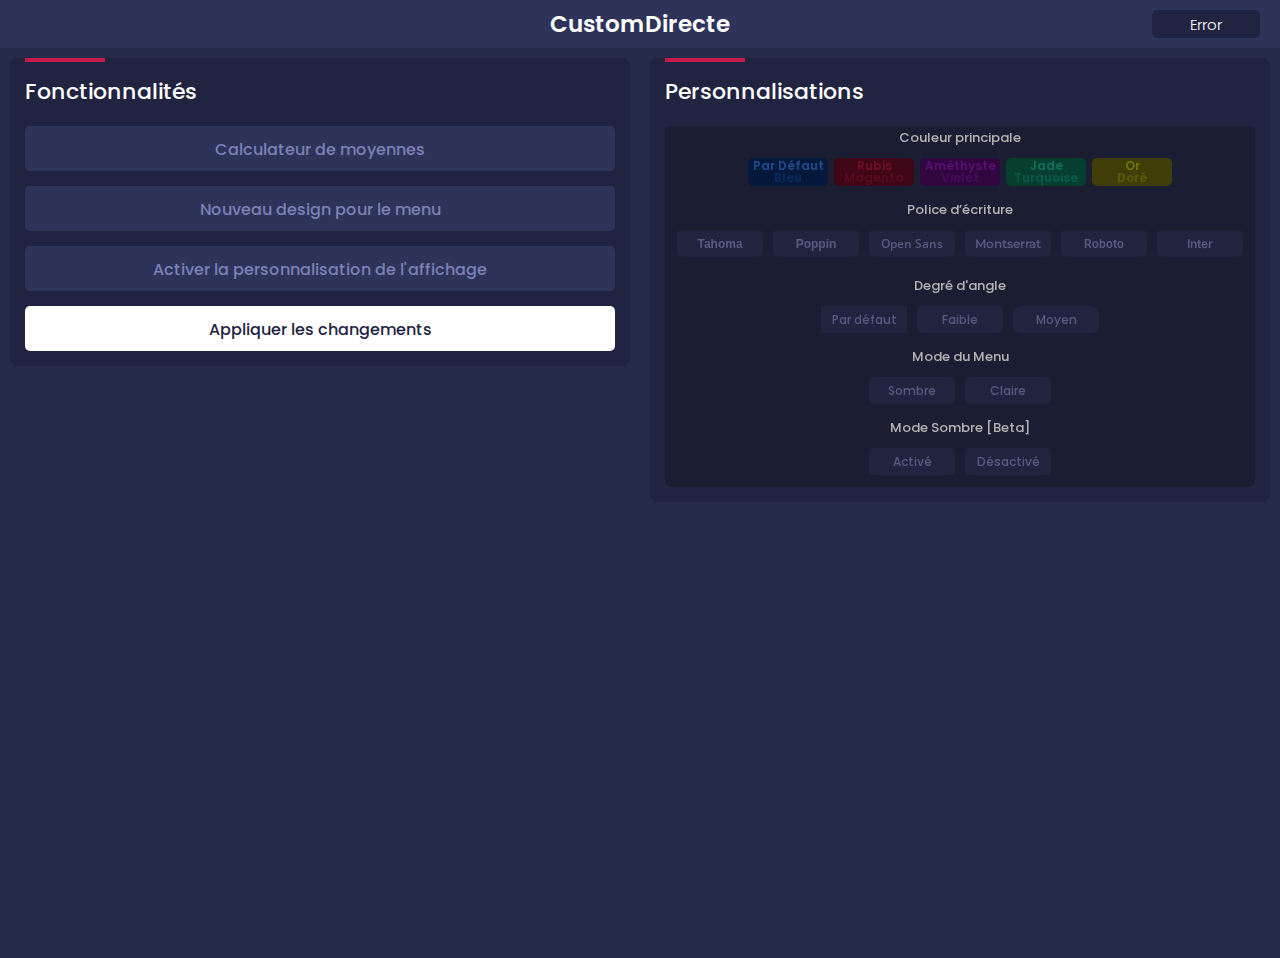
==== web/pages/popup/index.html @ 35f6cd80 "The bigest Update" ====
<!DOCTYPE html>
<html lang="fr">

<head>
  <meta charset="UTF-8">
  <meta name="viewport" content="width=device-width, initial-scale=1.0">
  <title>CustomDirecte</title>
  <style>
    /* ==== Import Fonts ==== */
    @import url('https://fonts.googleapis.com/css2?family=Poppins:wght@300;400;500;600;700&display=swap');
    @import url('https://fonts.googleapis.com/css2?family=Open+Sans:wght@300;400;500;600;700&display=swap');
    @import url('https://fonts.googleapis.com/css2?family=Montserrat:wght@300;400;500;600;700&display=swap');
    @import url('https://fonts.googleapis.com/css2?family=Roboto:wght@300;400;500;600;700&display=swap');
    @import url('https://fonts.googleapis.com/css2?family=Inter:wght@300;400;500;600;700&display=swap');

    /* ==== Colors ==== */
    :root {
      --white: #ffffff;

      /* == background == */
      --light-background: #2E3359;
      --background: #262A49;
      --dark-background: #212441;
      --bar: #C8194A;

      /* == color == */
      --default: #092354;
      --ruby: #5a0920;
      --amethyst: #440958;
      --jade: #095844;
      --gold: #585809;

      --default-text: #0e3e85;
      --ruby-text: #7F0F2F;
      --amethyst-text: #640f80;
      --jade-text: #0f8064;
      --gold-text: #80800f;

      --default-dark-text: #2e6ac8;
      --ruby-dark-text: #A3133C;
      --amethyst-dark-text: #8013a4;
      --jade-dark-text: #13a480;
      --gold-dark-text: #a4a413;

      /* == Texte == */
      --text: var(--white);
      --dark-text: #7C81B7;
      --selected-text: var(--white);
      --dark-selected-text: var(--ruby);

      /* == button == */
      --selectedButton: #13a480;
      --hoveredButton: #13a48040;
    }



    /* ==== Design Popup ==== */

    * {
      margin: 0;
      padding: 0;
      font-family: 'Poppins', sans-serif;
    }

    body {
      margin: 0;
      padding: 0;
      overflow: hidden;
    }

    /* == Header == */

    header {
      top: 0;
      position: fixed;
      display: flex;
      align-items: center;
      background: var(--light-background);
      width: 100vw;
      height: 48px;
      overflow: hidden;
      z-index: 999;
      justify-content: space-between;
    }

    header>object {
      width: 44px;
      height: 44px;
      margin-left: 20px;
      margin-right: 64px;
    }

    header>h1 {
      color: var(--white);
      font-weight: 600;
      font-size: 23px;
      line-height: 18px;
    }

    header>div {
      background-color: var(--dark-background);
      border-radius: 5px;
      width: 108px;
      height: 28px;
      display: flex;
      align-items: center;
      justify-content: center;
      user-select: none;
      margin-right: 20px;
    }

    header>div>span {
      color: var(--white);
      font-weight: 300;
      font-size: 15px;
      height: 22px;
    }

    /* == Main == */

    [desactivation] {
      pointer-events: none;
      user-select: none;
      filter: brightness(0.7)
    }

    main {
      margin-top: 48px;
      display: flex;
      flex-direction: row;
      align-items: flex-start;
      background: var(--background);
      width: 100vw;
      height: 100vh;
      padding-top: 10px;
      overflow-y: overlay;
      overflow-x: hidden;
      flex-wrap: nowrap;
    }

    main:hover::-webkit-scrollbar {
      display: block;
    }

    main::-webkit-scrollbar {
      display: none;
      width: 12px;
    }

    main::-webkit-scrollbar-thumb {
      background: rgb(255, 255, 255, .1);
      background-clip: content-box;
      border: 3px solid #0000;
      border-radius: 9px;
    }

    section {
      width: 50vw;
      margin: 0px 10px 10px 10px;
      display: flex;
      flex-direction: column;
      align-content: center;
      align-items: flex-start;
      background: var(--dark-background);
      border-radius: 8px;
    }

    section>span {
      position: relative;
      left: 15px;
      width: 80px;
      height: 4px;
      background: var(--bar);
      overflow: hidden;
    }

    section>h2 {
      margin-top: 13px;
      margin-bottom: 18px;
      margin-left: 15px;
      color: var(--white);
      font-weight: 500;
      font-size: 22px;
    }

    .button {
      width: calc(100% - 30px);
      background-color: var(--light-background);
      border-radius: 5px;
      height: 45px;
      margin: 15px;
      margin-top: 0px;
      display: flex;
      align-items: center;
      justify-content: center;
      transition: 300ms;
      cursor: pointer;
    }

    .reload {
      background-color: var(--white) !important;
    }

    .reload span {
      color: var(--dark-background) !important;
    }

    .reload:hover {
      background-color: var(--white) !important;
      color: var(--dark-background) !important;
    }

    .reload:hover span {
      color: var(--dark-background) !important;
    }

    .button>span {
      color: var(--dark-text);
      font-weight: 500;
      font-size: 16px;
      height: 23px;
      transition: 300ms;
    }

    .button:hover {
      background-color: var(--hoveredButton);
    }

    .button[selected] {
      background-color: var(--selectedButton);
    }

    .button:hover>span,
    .button[selected]>span {
      color: var(--selected-text);
    }

    .themeOption {
      background-color: var(--background);
      border-radius: 5px;
      width: calc(100% - 30px);
      margin: 15px;
      margin-top: 0px;
      display: flex;
      justify-content: flex-start;
      align-items: center;
      flex-direction: column;
    }

    .themeOption>div {
      margin: 2px 5px;
      text-align: center;
    }

    .themeOption>div>h3 {
      color: var(--white);
      font-weight: 500;
      font-size: 13px;
    }

    /* = Color Option = */

    .themeOption>div>div.colorElement {
      display: flex;
      margin: 10px 0;
    }

    .themeOption>div>div.colorElement>div {
      background-color: var(--light-background);
      border-radius: 5px;
      width: 80px;
      height: 28px;
      margin: 0 3px;
      margin-top: 0px;
      display: flex;
      flex-direction: column;
      align-content: center;
      justify-content: center;
      align-items: center;
      transition: 300ms;
      cursor: pointer;
    }

    .themeOption>div>div.colorElement>div>span {
      color: var(--dark-text);
      font-weight: 600;
      font-size: 12px;
      height: 20px;
      transition: 300ms;
    }

    .themeOption>div>div.colorElement>div>span:nth-child(2) {
      margin-top: -6px;
    }

    /* Par Défaut */

    .themeOption>div>div.colorElement>div:nth-child(1) {
      background-color: var(--default);
    }

    .themeOption>div>div.colorElement>div:nth-child(1):hover,
    .themeOption>div>div.colorElement>div:nth-child(1)[selected] {
      background-color: var(--default-dark-text);
    }

    .themeOption>div>div.colorElement>div:nth-child(1)>span {
      color: var(--default-dark-text);
    }

    .themeOption>div>div.colorElement>div:nth-child(1)>span:nth-child(2) {
      color: var(--default-text);
    }

    /* Rubis */

    .themeOption>div>div.colorElement>div:nth-child(2) {
      background-color: var(--ruby);
    }

    .themeOption>div>div.colorElement>div:nth-child(2):hover,
    .themeOption>div>div.colorElement>div:nth-child(2)[selected] {
      background-color: var(--ruby-dark-text);
    }

    .themeOption>div>div.colorElement>div:nth-child(2)>span {
      color: var(--ruby-dark-text);
    }

    .themeOption>div>div.colorElement>div:nth-child(2)>span:nth-child(2) {
      color: var(--ruby-text);
    }

    /* Amétiste */

    .themeOption>div>div.colorElement>div:nth-child(3) {
      background-color: var(--amethyst);
    }

    .themeOption>div>div.colorElement>div:nth-child(3):hover,
    .themeOption>div>div.colorElement>div:nth-child(3)[selected] {
      background-color: var(--amethyst-dark-text);
    }

    .themeOption>div>div.colorElement>div:nth-child(3)>span {
      color: var(--amethyst-dark-text);
    }

    .themeOption>div>div.colorElement>div:nth-child(3)>span:nth-child(2) {
      color: var(--amethyst-text);
    }

    /* Jade */

    .themeOption>div>div.colorElement>div:nth-child(4) {
      background-color: var(--jade);
    }

    .themeOption>div>div.colorElement>div:nth-child(4):hover,
    .themeOption>div>div.colorElement>div:nth-child(4)[selected] {
      background-color: var(--jade-dark-text);
    }

    .themeOption>div>div.colorElement>div:nth-child(4)>span {
      color: var(--jade-dark-text);
    }

    .themeOption>div>div.colorElement>div:nth-child(4)>span:nth-child(2) {
      color: var(--jade-text);
    }

    /* Gold */

    .themeOption>div>div.colorElement>div:nth-child(5) {
      background-color: var(--gold);
    }

    .themeOption>div>div.colorElement>div:nth-child(5):hover,
    .themeOption>div>div.colorElement>div:nth-child(5)[selected] {
      background-color: var(--gold-dark-text);
    }

    .themeOption>div>div.colorElement>div:nth-child(5)>span {
      color: var(--gold-dark-text);
    }

    .themeOption>div>div.colorElement>div:nth-child(5)>span:nth-child(2) {
      color: var(--gold-text);
    }

    .themeOption>div>div.colorElement>div:hover>span,
    .themeOption>div>div.colorElement>div[selected]>span {
      color: var(--white);
    }

    /* = Font Option = */

    .themeOption>div>div.fontElement {
      display: flex;
      margin: 10px 0;
      margin-top: 5px;
      flex-direction: row;
      flex-wrap: wrap;
      justify-content: center;
    }

    .themeOption>div>div.fontElement>div {
      background-color: var(--light-background);
      border-radius: 5px;
      width: 86px;
      height: 27px;
      margin: 5px;
      display: flex;
      flex-direction: column;
      align-content: center;
      justify-content: center;
      align-items: center;
      transition: 300ms;
      cursor: pointer;
    }

    .themeOption>div>div.fontElement>div>span {
      color: var(--dark-text);
      font-weight: 600;
      font-size: 12px;
      transition: 300ms;
    }

    .themeOption>div>div.fontElement>div:hover>span,
    .themeOption>div>div.fontElement>div[selected]>span {
      color: var(--white);
    }

    .themeOption>div>div.fontElement>div:hover {
      background-color: var(--hoveredButton);
    }

    .themeOption>div>div.fontElement>div[selected] {
      background-color: var(--selectedButton);
    }

    .themeOption>div>div.fontElement>div:hover>span:nth-child(2),
    .themeOption>div>div.fontElement>div[selected]>span:nth-child(2) {
      color: var(--dark-selected-text);
    }

    .themeOption>div>div.fontElement>div:nth-child(1)>span {
      font-family: 'Tahoma', sans-serif !important;
    }

    .themeOption>div>div.fontElement>div:nth-child(2)>span {
      font-family: 'Poppin', sans-serif !important;
    }

    .themeOption>div>div.fontElement>div:nth-child(3)>span {
      font-family: 'Open Sans', sans-serif !important;
    }

    .themeOption>div>div.fontElement>div:nth-child(4)>span {
      font-family: 'Montserrat', sans-serif !important;
    }

    .themeOption>div>div.fontElement>div:nth-child(5)>span {
      font-family: 'Roboto', sans-serif !important;
    }

    .themeOption>div>div.fontElement>div:nth-child(6)>span {
      font-family: 'Inter', sans-serif !important;
    }

    /* = Border Option = */

    .themeOption>div>div.borderElement {
      display: flex;
      margin: 10px 0;
      flex-direction: row;
      flex-wrap: wrap;
      justify-content: center;
    }

    .themeOption>div>div.borderElement>div {
      background-color: var(--light-background);
      border-radius: 5px;
      width: 86px;
      height: 27px;
      margin: 0 5px;
      display: flex;
      flex-direction: column;
      align-content: center;
      justify-content: center;
      align-items: center;
      transition: 300ms;
      cursor: pointer;
    }

    .themeOption>div>div.borderElement>div>span {
      color: var(--dark-text);
      font-weight: 500;
      font-size: 12px;
      transition: 300ms;
    }

    .themeOption>div>div.borderElement>div:hover>span,
    .themeOption>div>div.borderElement>div[selected]>span {
      color: var(--white);
    }

    .themeOption>div>div.borderElement>div:hover {
      background-color: var(--hoveredButton);
    }

    .themeOption>div>div.borderElement>div[selected] {
      background-color: var(--selectedButton);
    }

    .themeOption>div>div.borderElement>div:nth-child(1) {
      border-radius: 0;
    }

    .themeOption>div>div.borderElement>div:nth-child(2) {
      border-radius: 4px;
    }

    .themeOption>div>div.borderElement>div:nth-child(3) {
      border-radius: 8px;
    }

    /* = Mode Option = */

    .themeOption>div>div.modeElement {
      display: flex;
      margin: 10px 0;
      flex-direction: row;
      flex-wrap: wrap;
      justify-content: center;
    }

    .themeOption>div>div.modeElement>div {
      background-color: var(--light-background);
      border-radius: 5px;
      width: 86px;
      height: 27px;
      margin: 0 5px;
      display: flex;
      flex-direction: column;
      align-content: center;
      justify-content: center;
      align-items: center;
      transition: 300ms;
      cursor: pointer;
    }

    .themeOption>div>div.modeElement>div>span {
      color: var(--dark-text);
      font-weight: 500;
      font-size: 12px;
      transition: 300ms;
    }

    .themeOption>div>div.modeElement>div:hover>span,
    .themeOption>div>div.modeElement>div[selected]>span {
      color: var(--white);
    }

    .themeOption>div>div.modeElement>div:hover {
      background-color: var(--hoveredButton);
    }

    .themeOption>div>div.modeElement>div[selected] {
      background-color: var(--selectedButton);
    }
  </style>
</head>

<body>
  <header>
    <object data="../../icons/default/icon.svg"> </object>
    <h1>CustomDirecte</h1>
    <div>
      <span version feature="debug">Error</span>
    </div>
  </header>
  <main>
    <section>
      <span></span>
      <h2>Fonctionnalités</h2>
      <div class="button" button feature="averageCalculator">
        <span>Calculateur de moyennes</span>
      </div>
      <div class="button" button feature="newMenu">
        <span>Nouveau design pour le menu</span>
      </div>
      <div class="button" button feature="newDesign">
        <span>Activer la personnalisation de l'affichage</span>
      </div>
      <div class="button reload" feature="reload">
        <span>Appliquer les changements</span>
      </div>
    </section>
    <section>
      <span></span>
      <h2>Personnalisations</h2>

      <div class="themeOption" feature="Personnalisations" desactivation>
        <div>
          <h3>Couleur principale</h3>
          <div class="colorElement">
            <div button listOption="default" feature="newColor">
              <span>Par Défaut</span>
              <span>Bleu</span>
            </div>
            <div button listOption="magenta" feature="newColor">
              <span>Rubis</span>
              <span>Magenta</span>
            </div>
            <div button listOption="purple" feature="newColor">
              <span>Améthyste</span>
              <span>Violet</span>
            </div>
            <div button listOption="turquoise" feature="newColor">
              <span>Jade</span>
              <span>Turquoise</span>
            </div>
            <div button listOption="gold" feature="newColor">
              <span>Or</span>
              <span>Doré</span>
            </div>
          </div>
        </div>
        <div>
          <h3>Police d’écriture</h3>
          <div class="fontElement">
            <div button listOption="tahoma" feature="newFont">
              <span>Tahoma</span>
            </div>
            <div button listOption="poppin" feature="newFont">
              <span>Poppin</span>
            </div>
            <div button listOption="openSans" feature="newFont">
              <span>Open Sans</span>
            </div>
            <div button listOption="montserrat" feature="newFont">
              <span>Montserrat</span>
            </div>
            <div button listOption="roboto" feature="newFont">
              <span>Roboto</span>
            </div>
            <div button listOption="inter" feature="newFont">
              <span>Inter</span>
            </div>
          </div>
        </div>
        <div>
          <h3>Degré d'angle</h3>
          <div class="borderElement">
            <div button listOption="default" feature="newBorder">
              <span>Par défaut</span>
            </div>
            <div button listOption="thin" feature="newBorder">
              <span>Faible</span>
            </div>
            <div button listOption="wide" feature="newBorder">
              <span>Moyen</span>
            </div>
          </div>
        </div>
        <div class="themeMenu" feature="menuThemeParent">
          <h3>Mode du Menu</h3>
          <div class="modeElement">
            <div button listOption="dark" feature="menuTheme">
              <span>Sombre</span>
            </div>
            <div button listOption="light" feature="menuTheme">
              <span>Claire</span>
            </div>
          </div>
        </div>
        <div class="theme" feature="themeParent">
          <h3>Mode Sombre [Beta]</h3>
          <div class="modeElement">
            <div button listOption="dark" feature="theme">
              <span>Activé</span>
            </div>
            <div button listOption="light" feature="theme">
              <span>Désactivé</span>
            </div>
          </div>
        </div>
      </div>
    </section>
  </main>
  <script src="script.js"></script>
</body>

</html>
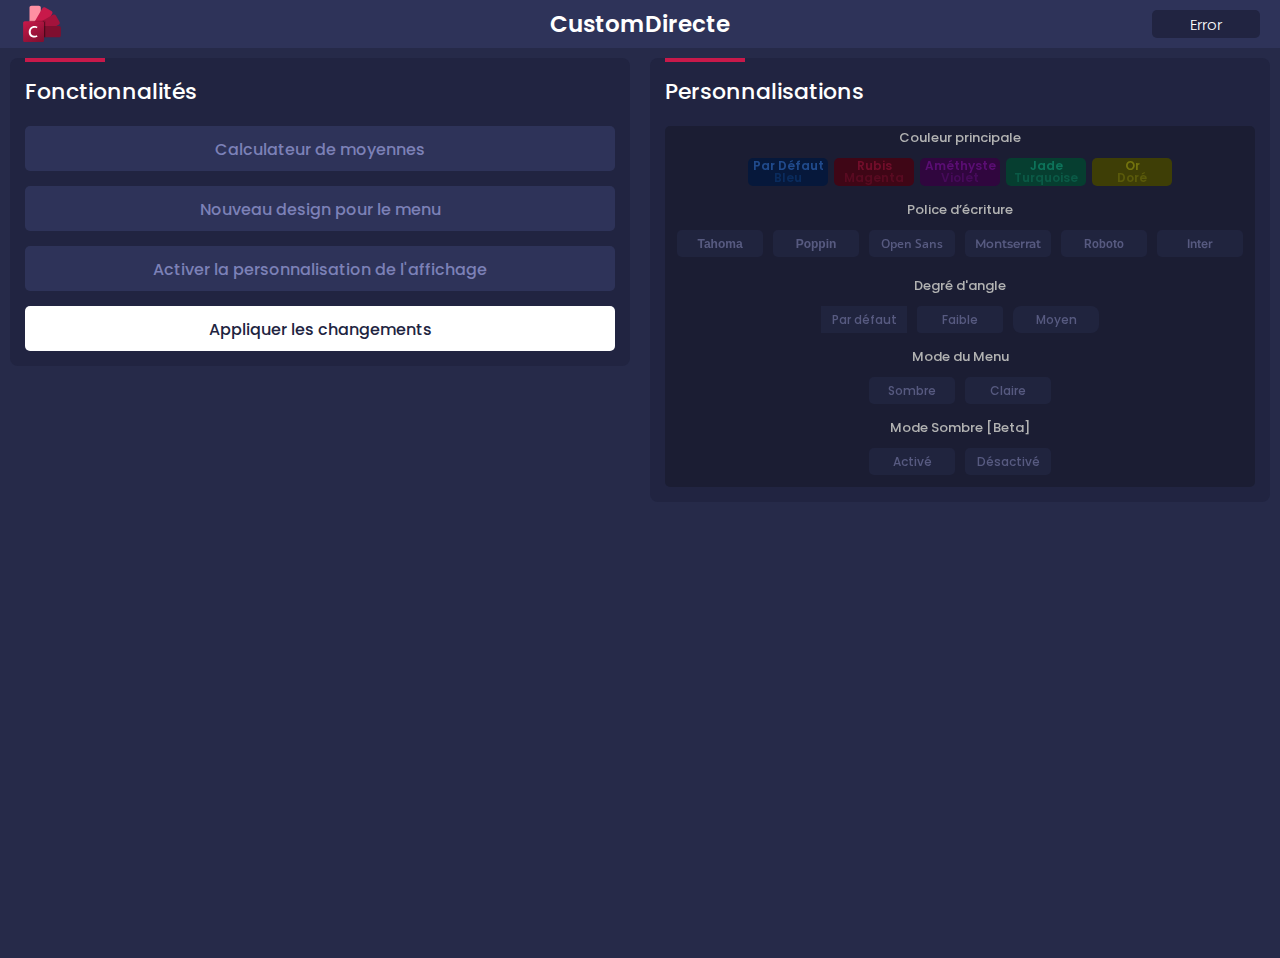
==== commit 10f1a3d2: "Big update => 6.0.0" ====
--- a/web/pages/popup/index.html
+++ b/web/pages/popup/index.html
@@ -1,696 +1,696 @@
-<!DOCTYPE html>
-<html lang="fr">
-
-<head>
-  <meta charset="UTF-8">
-  <meta name="viewport" content="width=device-width, initial-scale=1.0">
-  <title>CustomDirecte</title>
-  <style>
-    /* ==== Import Fonts ==== */
-    @import url('https://fonts.googleapis.com/css2?family=Poppins:wght@300;400;500;600;700&display=swap');
-    @import url('https://fonts.googleapis.com/css2?family=Open+Sans:wght@300;400;500;600;700&display=swap');
-    @import url('https://fonts.googleapis.com/css2?family=Montserrat:wght@300;400;500;600;700&display=swap');
-    @import url('https://fonts.googleapis.com/css2?family=Roboto:wght@300;400;500;600;700&display=swap');
-    @import url('https://fonts.googleapis.com/css2?family=Inter:wght@300;400;500;600;700&display=swap');
-
-    /* ==== Colors ==== */
-    :root {
-      --white: #ffffff;
-
-      /* == background == */
-      --light-background: #2E3359;
-      --background: #262A49;
-      --dark-background: #212441;
-      --bar: #C8194A;
-
-      /* == color == */
-      --default: #092354;
-      --ruby: #5a0920;
-      --amethyst: #440958;
-      --jade: #095844;
-      --gold: #585809;
-
-      --default-text: #0e3e85;
-      --ruby-text: #7F0F2F;
-      --amethyst-text: #640f80;
-      --jade-text: #0f8064;
-      --gold-text: #80800f;
-
-      --default-dark-text: #2e6ac8;
-      --ruby-dark-text: #A3133C;
-      --amethyst-dark-text: #8013a4;
-      --jade-dark-text: #13a480;
-      --gold-dark-text: #a4a413;
-
-      /* == Texte == */
-      --text: var(--white);
-      --dark-text: #7C81B7;
-      --selected-text: var(--white);
-      --dark-selected-text: var(--ruby);
-
-      /* == button == */
-      --selectedButton: #13a480;
-      --hoveredButton: #13a48040;
-    }
-
-
-
-    /* ==== Design Popup ==== */
-
-    * {
-      margin: 0;
-      padding: 0;
-      font-family: 'Poppins', sans-serif;
-    }
-
-    body {
-      margin: 0;
-      padding: 0;
-      overflow: hidden;
-    }
-
-    /* == Header == */
-
-    header {
-      top: 0;
-      position: fixed;
-      display: flex;
-      align-items: center;
-      background: var(--light-background);
-      width: 100vw;
-      height: 48px;
-      overflow: hidden;
-      z-index: 999;
-      justify-content: space-between;
-    }
-
-    header>object {
-      width: 44px;
-      height: 44px;
-      margin-left: 20px;
-      margin-right: 64px;
-    }
-
-    header>h1 {
-      color: var(--white);
-      font-weight: 600;
-      font-size: 23px;
-      line-height: 18px;
-    }
-
-    header>div {
-      background-color: var(--dark-background);
-      border-radius: 5px;
-      width: 108px;
-      height: 28px;
-      display: flex;
-      align-items: center;
-      justify-content: center;
-      user-select: none;
-      margin-right: 20px;
-    }
-
-    header>div>span {
-      color: var(--white);
-      font-weight: 300;
-      font-size: 15px;
-      height: 22px;
-    }
-
-    /* == Main == */
-
-    [desactivation] {
-      pointer-events: none;
-      user-select: none;
-      filter: brightness(0.7)
-    }
-
-    main {
-      margin-top: 48px;
-      display: flex;
-      flex-direction: row;
-      align-items: flex-start;
-      background: var(--background);
-      width: 100vw;
-      height: 100vh;
-      padding-top: 10px;
-      overflow-y: overlay;
-      overflow-x: hidden;
-      flex-wrap: nowrap;
-    }
-
-    main:hover::-webkit-scrollbar {
-      display: block;
-    }
-
-    main::-webkit-scrollbar {
-      display: none;
-      width: 12px;
-    }
-
-    main::-webkit-scrollbar-thumb {
-      background: rgb(255, 255, 255, .1);
-      background-clip: content-box;
-      border: 3px solid #0000;
-      border-radius: 9px;
-    }
-
-    section {
-      width: 50vw;
-      margin: 0px 10px 10px 10px;
-      display: flex;
-      flex-direction: column;
-      align-content: center;
-      align-items: flex-start;
-      background: var(--dark-background);
-      border-radius: 8px;
-    }
-
-    section>span {
-      position: relative;
-      left: 15px;
-      width: 80px;
-      height: 4px;
-      background: var(--bar);
-      overflow: hidden;
-    }
-
-    section>h2 {
-      margin-top: 13px;
-      margin-bottom: 18px;
-      margin-left: 15px;
-      color: var(--white);
-      font-weight: 500;
-      font-size: 22px;
-    }
-
-    .button {
-      width: calc(100% - 30px);
-      background-color: var(--light-background);
-      border-radius: 5px;
-      height: 45px;
-      margin: 15px;
-      margin-top: 0px;
-      display: flex;
-      align-items: center;
-      justify-content: center;
-      transition: 300ms;
-      cursor: pointer;
-    }
-
-    .reload {
-      background-color: var(--white) !important;
-    }
-
-    .reload span {
-      color: var(--dark-background) !important;
-    }
-
-    .reload:hover {
-      background-color: var(--white) !important;
-      color: var(--dark-background) !important;
-    }
-
-    .reload:hover span {
-      color: var(--dark-background) !important;
-    }
-
-    .button>span {
-      color: var(--dark-text);
-      font-weight: 500;
-      font-size: 16px;
-      height: 23px;
-      transition: 300ms;
-    }
-
-    .button:hover {
-      background-color: var(--hoveredButton);
-    }
-
-    .button[selected] {
-      background-color: var(--selectedButton);
-    }
-
-    .button:hover>span,
-    .button[selected]>span {
-      color: var(--selected-text);
-    }
-
-    .themeOption {
-      background-color: var(--background);
-      border-radius: 5px;
-      width: calc(100% - 30px);
-      margin: 15px;
-      margin-top: 0px;
-      display: flex;
-      justify-content: flex-start;
-      align-items: center;
-      flex-direction: column;
-    }
-
-    .themeOption>div {
-      margin: 2px 5px;
-      text-align: center;
-    }
-
-    .themeOption>div>h3 {
-      color: var(--white);
-      font-weight: 500;
-      font-size: 13px;
-    }
-
-    /* = Color Option = */
-
-    .themeOption>div>div.colorElement {
-      display: flex;
-      margin: 10px 0;
-    }
-
-    .themeOption>div>div.colorElement>div {
-      background-color: var(--light-background);
-      border-radius: 5px;
-      width: 80px;
-      height: 28px;
-      margin: 0 3px;
-      margin-top: 0px;
-      display: flex;
-      flex-direction: column;
-      align-content: center;
-      justify-content: center;
-      align-items: center;
-      transition: 300ms;
-      cursor: pointer;
-    }
-
-    .themeOption>div>div.colorElement>div>span {
-      color: var(--dark-text);
-      font-weight: 600;
-      font-size: 12px;
-      height: 20px;
-      transition: 300ms;
-    }
-
-    .themeOption>div>div.colorElement>div>span:nth-child(2) {
-      margin-top: -6px;
-    }
-
-    /* Par Défaut */
-
-    .themeOption>div>div.colorElement>div:nth-child(1) {
-      background-color: var(--default);
-    }
-
-    .themeOption>div>div.colorElement>div:nth-child(1):hover,
-    .themeOption>div>div.colorElement>div:nth-child(1)[selected] {
-      background-color: var(--default-dark-text);
-    }
-
-    .themeOption>div>div.colorElement>div:nth-child(1)>span {
-      color: var(--default-dark-text);
-    }
-
-    .themeOption>div>div.colorElement>div:nth-child(1)>span:nth-child(2) {
-      color: var(--default-text);
-    }
-
-    /* Rubis */
-
-    .themeOption>div>div.colorElement>div:nth-child(2) {
-      background-color: var(--ruby);
-    }
-
-    .themeOption>div>div.colorElement>div:nth-child(2):hover,
-    .themeOption>div>div.colorElement>div:nth-child(2)[selected] {
-      background-color: var(--ruby-dark-text);
-    }
-
-    .themeOption>div>div.colorElement>div:nth-child(2)>span {
-      color: var(--ruby-dark-text);
-    }
-
-    .themeOption>div>div.colorElement>div:nth-child(2)>span:nth-child(2) {
-      color: var(--ruby-text);
-    }
-
-    /* Amétiste */
-
-    .themeOption>div>div.colorElement>div:nth-child(3) {
-      background-color: var(--amethyst);
-    }
-
-    .themeOption>div>div.colorElement>div:nth-child(3):hover,
-    .themeOption>div>div.colorElement>div:nth-child(3)[selected] {
-      background-color: var(--amethyst-dark-text);
-    }
-
-    .themeOption>div>div.colorElement>div:nth-child(3)>span {
-      color: var(--amethyst-dark-text);
-    }
-
-    .themeOption>div>div.colorElement>div:nth-child(3)>span:nth-child(2) {
-      color: var(--amethyst-text);
-    }
-
-    /* Jade */
-
-    .themeOption>div>div.colorElement>div:nth-child(4) {
-      background-color: var(--jade);
-    }
-
-    .themeOption>div>div.colorElement>div:nth-child(4):hover,
-    .themeOption>div>div.colorElement>div:nth-child(4)[selected] {
-      background-color: var(--jade-dark-text);
-    }
-
-    .themeOption>div>div.colorElement>div:nth-child(4)>span {
-      color: var(--jade-dark-text);
-    }
-
-    .themeOption>div>div.colorElement>div:nth-child(4)>span:nth-child(2) {
-      color: var(--jade-text);
-    }
-
-    /* Gold */
-
-    .themeOption>div>div.colorElement>div:nth-child(5) {
-      background-color: var(--gold);
-    }
-
-    .themeOption>div>div.colorElement>div:nth-child(5):hover,
-    .themeOption>div>div.colorElement>div:nth-child(5)[selected] {
-      background-color: var(--gold-dark-text);
-    }
-
-    .themeOption>div>div.colorElement>div:nth-child(5)>span {
-      color: var(--gold-dark-text);
-    }
-
-    .themeOption>div>div.colorElement>div:nth-child(5)>span:nth-child(2) {
-      color: var(--gold-text);
-    }
-
-    .themeOption>div>div.colorElement>div:hover>span,
-    .themeOption>div>div.colorElement>div[selected]>span {
-      color: var(--white);
-    }
-
-    /* = Font Option = */
-
-    .themeOption>div>div.fontElement {
-      display: flex;
-      margin: 10px 0;
-      margin-top: 5px;
-      flex-direction: row;
-      flex-wrap: wrap;
-      justify-content: center;
-    }
-
-    .themeOption>div>div.fontElement>div {
-      background-color: var(--light-background);
-      border-radius: 5px;
-      width: 86px;
-      height: 27px;
-      margin: 5px;
-      display: flex;
-      flex-direction: column;
-      align-content: center;
-      justify-content: center;
-      align-items: center;
-      transition: 300ms;
-      cursor: pointer;
-    }
-
-    .themeOption>div>div.fontElement>div>span {
-      color: var(--dark-text);
-      font-weight: 600;
-      font-size: 12px;
-      transition: 300ms;
-    }
-
-    .themeOption>div>div.fontElement>div:hover>span,
-    .themeOption>div>div.fontElement>div[selected]>span {
-      color: var(--white);
-    }
-
-    .themeOption>div>div.fontElement>div:hover {
-      background-color: var(--hoveredButton);
-    }
-
-    .themeOption>div>div.fontElement>div[selected] {
-      background-color: var(--selectedButton);
-    }
-
-    .themeOption>div>div.fontElement>div:hover>span:nth-child(2),
-    .themeOption>div>div.fontElement>div[selected]>span:nth-child(2) {
-      color: var(--dark-selected-text);
-    }
-
-    .themeOption>div>div.fontElement>div:nth-child(1)>span {
-      font-family: 'Tahoma', sans-serif !important;
-    }
-
-    .themeOption>div>div.fontElement>div:nth-child(2)>span {
-      font-family: 'Poppin', sans-serif !important;
-    }
-
-    .themeOption>div>div.fontElement>div:nth-child(3)>span {
-      font-family: 'Open Sans', sans-serif !important;
-    }
-
-    .themeOption>div>div.fontElement>div:nth-child(4)>span {
-      font-family: 'Montserrat', sans-serif !important;
-    }
-
-    .themeOption>div>div.fontElement>div:nth-child(5)>span {
-      font-family: 'Roboto', sans-serif !important;
-    }
-
-    .themeOption>div>div.fontElement>div:nth-child(6)>span {
-      font-family: 'Inter', sans-serif !important;
-    }
-
-    /* = Border Option = */
-
-    .themeOption>div>div.borderElement {
-      display: flex;
-      margin: 10px 0;
-      flex-direction: row;
-      flex-wrap: wrap;
-      justify-content: center;
-    }
-
-    .themeOption>div>div.borderElement>div {
-      background-color: var(--light-background);
-      border-radius: 5px;
-      width: 86px;
-      height: 27px;
-      margin: 0 5px;
-      display: flex;
-      flex-direction: column;
-      align-content: center;
-      justify-content: center;
-      align-items: center;
-      transition: 300ms;
-      cursor: pointer;
-    }
-
-    .themeOption>div>div.borderElement>div>span {
-      color: var(--dark-text);
-      font-weight: 500;
-      font-size: 12px;
-      transition: 300ms;
-    }
-
-    .themeOption>div>div.borderElement>div:hover>span,
-    .themeOption>div>div.borderElement>div[selected]>span {
-      color: var(--white);
-    }
-
-    .themeOption>div>div.borderElement>div:hover {
-      background-color: var(--hoveredButton);
-    }
-
-    .themeOption>div>div.borderElement>div[selected] {
-      background-color: var(--selectedButton);
-    }
-
-    .themeOption>div>div.borderElement>div:nth-child(1) {
-      border-radius: 0;
-    }
-
-    .themeOption>div>div.borderElement>div:nth-child(2) {
-      border-radius: 4px;
-    }
-
-    .themeOption>div>div.borderElement>div:nth-child(3) {
-      border-radius: 8px;
-    }
-
-    /* = Mode Option = */
-
-    .themeOption>div>div.modeElement {
-      display: flex;
-      margin: 10px 0;
-      flex-direction: row;
-      flex-wrap: wrap;
-      justify-content: center;
-    }
-
-    .themeOption>div>div.modeElement>div {
-      background-color: var(--light-background);
-      border-radius: 5px;
-      width: 86px;
-      height: 27px;
-      margin: 0 5px;
-      display: flex;
-      flex-direction: column;
-      align-content: center;
-      justify-content: center;
-      align-items: center;
-      transition: 300ms;
-      cursor: pointer;
-    }
-
-    .themeOption>div>div.modeElement>div>span {
-      color: var(--dark-text);
-      font-weight: 500;
-      font-size: 12px;
-      transition: 300ms;
-    }
-
-    .themeOption>div>div.modeElement>div:hover>span,
-    .themeOption>div>div.modeElement>div[selected]>span {
-      color: var(--white);
-    }
-
-    .themeOption>div>div.modeElement>div:hover {
-      background-color: var(--hoveredButton);
-    }
-
-    .themeOption>div>div.modeElement>div[selected] {
-      background-color: var(--selectedButton);
-    }
-  </style>
-</head>
-
-<body>
-  <header>
-    <object data="../../icons/default/icon.svg"> </object>
-    <h1>CustomDirecte</h1>
-    <div>
-      <span version feature="debug">Error</span>
-    </div>
-  </header>
-  <main>
-    <section>
-      <span></span>
-      <h2>Fonctionnalités</h2>
-      <div class="button" button feature="averageCalculator">
-        <span>Calculateur de moyennes</span>
-      </div>
-      <div class="button" button feature="newMenu">
-        <span>Nouveau design pour le menu</span>
-      </div>
-      <div class="button" button feature="newDesign">
-        <span>Activer la personnalisation de l'affichage</span>
-      </div>
-      <div class="button reload" feature="reload">
-        <span>Appliquer les changements</span>
-      </div>
-    </section>
-    <section>
-      <span></span>
-      <h2>Personnalisations</h2>
-
-      <div class="themeOption" feature="Personnalisations" desactivation>
-        <div>
-          <h3>Couleur principale</h3>
-          <div class="colorElement">
-            <div button listOption="default" feature="newColor">
-              <span>Par Défaut</span>
-              <span>Bleu</span>
-            </div>
-            <div button listOption="magenta" feature="newColor">
-              <span>Rubis</span>
-              <span>Magenta</span>
-            </div>
-            <div button listOption="purple" feature="newColor">
-              <span>Améthyste</span>
-              <span>Violet</span>
-            </div>
-            <div button listOption="turquoise" feature="newColor">
-              <span>Jade</span>
-              <span>Turquoise</span>
-            </div>
-            <div button listOption="gold" feature="newColor">
-              <span>Or</span>
-              <span>Doré</span>
-            </div>
-          </div>
-        </div>
-        <div>
-          <h3>Police d’écriture</h3>
-          <div class="fontElement">
-            <div button listOption="tahoma" feature="newFont">
-              <span>Tahoma</span>
-            </div>
-            <div button listOption="poppin" feature="newFont">
-              <span>Poppin</span>
-            </div>
-            <div button listOption="openSans" feature="newFont">
-              <span>Open Sans</span>
-            </div>
-            <div button listOption="montserrat" feature="newFont">
-              <span>Montserrat</span>
-            </div>
-            <div button listOption="roboto" feature="newFont">
-              <span>Roboto</span>
-            </div>
-            <div button listOption="inter" feature="newFont">
-              <span>Inter</span>
-            </div>
-          </div>
-        </div>
-        <div>
-          <h3>Degré d'angle</h3>
-          <div class="borderElement">
-            <div button listOption="default" feature="newBorder">
-              <span>Par défaut</span>
-            </div>
-            <div button listOption="thin" feature="newBorder">
-              <span>Faible</span>
-            </div>
-            <div button listOption="wide" feature="newBorder">
-              <span>Moyen</span>
-            </div>
-          </div>
-        </div>
-        <div class="themeMenu" feature="menuThemeParent">
-          <h3>Mode du Menu</h3>
-          <div class="modeElement">
-            <div button listOption="dark" feature="menuTheme">
-              <span>Sombre</span>
-            </div>
-            <div button listOption="light" feature="menuTheme">
-              <span>Claire</span>
-            </div>
-          </div>
-        </div>
-        <div class="theme" feature="themeParent">
-          <h3>Mode Sombre [Beta]</h3>
-          <div class="modeElement">
-            <div button listOption="dark" feature="theme">
-              <span>Activé</span>
-            </div>
-            <div button listOption="light" feature="theme">
-              <span>Désactivé</span>
-            </div>
-          </div>
-        </div>
-      </div>
-    </section>
-  </main>
-  <script src="script.js"></script>
-</body>
-
+<!DOCTYPE html>
+<html lang="fr">
+
+<head>
+  <meta charset="UTF-8">
+  <meta name="viewport" content="width=device-width, initial-scale=1.0">
+  <title>CustomDirecte</title>
+  <style>
+    /* ==== Import Fonts ==== */
+    @import url('https://fonts.googleapis.com/css2?family=Poppins:wght@300;400;500;600;700&display=swap');
+    @import url('https://fonts.googleapis.com/css2?family=Open+Sans:wght@300;400;500;600;700&display=swap');
+    @import url('https://fonts.googleapis.com/css2?family=Montserrat:wght@300;400;500;600;700&display=swap');
+    @import url('https://fonts.googleapis.com/css2?family=Roboto:wght@300;400;500;600;700&display=swap');
+    @import url('https://fonts.googleapis.com/css2?family=Inter:wght@300;400;500;600;700&display=swap');
+
+    /* ==== Colors ==== */
+    :root {
+      --white: #ffffff;
+
+      /* == background == */
+      --light-background: #2E3359;
+      --background: #262A49;
+      --dark-background: #212441;
+      --bar: #C8194A;
+
+      /* == color == */
+      --default: #092354;
+      --ruby: #5a0920;
+      --amethyst: #440958;
+      --jade: #095844;
+      --gold: #585809;
+
+      --default-text: #0e3e85;
+      --ruby-text: #7F0F2F;
+      --amethyst-text: #640f80;
+      --jade-text: #0f8064;
+      --gold-text: #80800f;
+
+      --default-dark-text: #2e6ac8;
+      --ruby-dark-text: #A3133C;
+      --amethyst-dark-text: #8013a4;
+      --jade-dark-text: #13a480;
+      --gold-dark-text: #a4a413;
+
+      /* == Texte == */
+      --text: var(--white);
+      --dark-text: #7C81B7;
+      --selected-text: var(--white);
+      --dark-selected-text: var(--ruby);
+
+      /* == button == */
+      --selectedButton: #13a480;
+      --hoveredButton: #13a48040;
+    }
+
+
+
+    /* ==== Design Popup ==== */
+
+    * {
+      margin: 0;
+      padding: 0;
+      font-family: 'Poppins', sans-serif;
+    }
+
+    body {
+      margin: 0;
+      padding: 0;
+      overflow: hidden;
+    }
+
+    /* == Header == */
+
+    header {
+      top: 0;
+      position: fixed;
+      display: flex;
+      align-items: center;
+      background: var(--light-background);
+      width: 100vw;
+      height: 48px;
+      overflow: hidden;
+      z-index: 999;
+      justify-content: space-between;
+    }
+
+    header>object {
+      width: 44px;
+      height: 44px;
+      margin-left: 20px;
+      margin-right: 64px;
+    }
+
+    header>h1 {
+      color: var(--white);
+      font-weight: 600;
+      font-size: 23px;
+      line-height: 18px;
+    }
+
+    header>div {
+      background-color: var(--dark-background);
+      border-radius: 5px;
+      width: 108px;
+      height: 28px;
+      display: flex;
+      align-items: center;
+      justify-content: center;
+      user-select: none;
+      margin-right: 20px;
+    }
+
+    header>div>span {
+      color: var(--white);
+      font-weight: 300;
+      font-size: 15px;
+      height: 22px;
+    }
+
+    /* == Main == */
+
+    [desactivation] {
+      pointer-events: none;
+      user-select: none;
+      filter: brightness(0.7)
+    }
+
+    main {
+      margin-top: 48px;
+      display: flex;
+      flex-direction: row;
+      align-items: flex-start;
+      background: var(--background);
+      width: 100vw;
+      height: 100vh;
+      padding-top: 10px;
+      overflow-y: overlay;
+      overflow-x: hidden;
+      flex-wrap: nowrap;
+    }
+
+    main:hover::-webkit-scrollbar {
+      display: block;
+    }
+
+    main::-webkit-scrollbar {
+      display: none;
+      width: 12px;
+    }
+
+    main::-webkit-scrollbar-thumb {
+      background: rgb(255, 255, 255, .1);
+      background-clip: content-box;
+      border: 3px solid #0000;
+      border-radius: 9px;
+    }
+
+    section {
+      width: 50vw;
+      margin: 0px 10px 10px 10px;
+      display: flex;
+      flex-direction: column;
+      align-content: center;
+      align-items: flex-start;
+      background: var(--dark-background);
+      border-radius: 8px;
+    }
+
+    section>span {
+      position: relative;
+      left: 15px;
+      width: 80px;
+      height: 4px;
+      background: var(--bar);
+      overflow: hidden;
+    }
+
+    section>h2 {
+      margin-top: 13px;
+      margin-bottom: 18px;
+      margin-left: 15px;
+      color: var(--white);
+      font-weight: 500;
+      font-size: 22px;
+    }
+
+    .button {
+      width: calc(100% - 30px);
+      background-color: var(--light-background);
+      border-radius: 5px;
+      height: 45px;
+      margin: 15px;
+      margin-top: 0px;
+      display: flex;
+      align-items: center;
+      justify-content: center;
+      transition: 300ms;
+      cursor: pointer;
+    }
+
+    .reload {
+      background-color: var(--white) !important;
+    }
+
+    .reload span {
+      color: var(--dark-background) !important;
+    }
+
+    .reload:hover {
+      background-color: var(--white) !important;
+      color: var(--dark-background) !important;
+    }
+
+    .reload:hover span {
+      color: var(--dark-background) !important;
+    }
+
+    .button>span {
+      color: var(--dark-text);
+      font-weight: 500;
+      font-size: 16px;
+      height: 23px;
+      transition: 300ms;
+    }
+
+    .button:hover {
+      background-color: var(--hoveredButton);
+    }
+
+    .button[selected] {
+      background-color: var(--selectedButton);
+    }
+
+    .button:hover>span,
+    .button[selected]>span {
+      color: var(--selected-text);
+    }
+
+    .themeOption {
+      background-color: var(--background);
+      border-radius: 5px;
+      width: calc(100% - 30px);
+      margin: 15px;
+      margin-top: 0px;
+      display: flex;
+      justify-content: flex-start;
+      align-items: center;
+      flex-direction: column;
+    }
+
+    .themeOption>div {
+      margin: 2px 5px;
+      text-align: center;
+    }
+
+    .themeOption>div>h3 {
+      color: var(--white);
+      font-weight: 500;
+      font-size: 13px;
+    }
+
+    /* = Color Option = */
+
+    .themeOption>div>div.colorElement {
+      display: flex;
+      margin: 10px 0;
+    }
+
+    .themeOption>div>div.colorElement>div {
+      background-color: var(--light-background);
+      border-radius: 5px;
+      width: 80px;
+      height: 28px;
+      margin: 0 3px;
+      margin-top: 0px;
+      display: flex;
+      flex-direction: column;
+      align-content: center;
+      justify-content: center;
+      align-items: center;
+      transition: 300ms;
+      cursor: pointer;
+    }
+
+    .themeOption>div>div.colorElement>div>span {
+      color: var(--dark-text);
+      font-weight: 600;
+      font-size: 12px;
+      height: 20px;
+      transition: 300ms;
+    }
+
+    .themeOption>div>div.colorElement>div>span:nth-child(2) {
+      margin-top: -6px;
+    }
+
+    /* Par Défaut */
+
+    .themeOption>div>div.colorElement>div:nth-child(1) {
+      background-color: var(--default);
+    }
+
+    .themeOption>div>div.colorElement>div:nth-child(1):hover,
+    .themeOption>div>div.colorElement>div:nth-child(1)[selected] {
+      background-color: var(--default-dark-text);
+    }
+
+    .themeOption>div>div.colorElement>div:nth-child(1)>span {
+      color: var(--default-dark-text);
+    }
+
+    .themeOption>div>div.colorElement>div:nth-child(1)>span:nth-child(2) {
+      color: var(--default-text);
+    }
+
+    /* Rubis */
+
+    .themeOption>div>div.colorElement>div:nth-child(2) {
+      background-color: var(--ruby);
+    }
+
+    .themeOption>div>div.colorElement>div:nth-child(2):hover,
+    .themeOption>div>div.colorElement>div:nth-child(2)[selected] {
+      background-color: var(--ruby-dark-text);
+    }
+
+    .themeOption>div>div.colorElement>div:nth-child(2)>span {
+      color: var(--ruby-dark-text);
+    }
+
+    .themeOption>div>div.colorElement>div:nth-child(2)>span:nth-child(2) {
+      color: var(--ruby-text);
+    }
+
+    /* Amétiste */
+
+    .themeOption>div>div.colorElement>div:nth-child(3) {
+      background-color: var(--amethyst);
+    }
+
+    .themeOption>div>div.colorElement>div:nth-child(3):hover,
+    .themeOption>div>div.colorElement>div:nth-child(3)[selected] {
+      background-color: var(--amethyst-dark-text);
+    }
+
+    .themeOption>div>div.colorElement>div:nth-child(3)>span {
+      color: var(--amethyst-dark-text);
+    }
+
+    .themeOption>div>div.colorElement>div:nth-child(3)>span:nth-child(2) {
+      color: var(--amethyst-text);
+    }
+
+    /* Jade */
+
+    .themeOption>div>div.colorElement>div:nth-child(4) {
+      background-color: var(--jade);
+    }
+
+    .themeOption>div>div.colorElement>div:nth-child(4):hover,
+    .themeOption>div>div.colorElement>div:nth-child(4)[selected] {
+      background-color: var(--jade-dark-text);
+    }
+
+    .themeOption>div>div.colorElement>div:nth-child(4)>span {
+      color: var(--jade-dark-text);
+    }
+
+    .themeOption>div>div.colorElement>div:nth-child(4)>span:nth-child(2) {
+      color: var(--jade-text);
+    }
+
+    /* Gold */
+
+    .themeOption>div>div.colorElement>div:nth-child(5) {
+      background-color: var(--gold);
+    }
+
+    .themeOption>div>div.colorElement>div:nth-child(5):hover,
+    .themeOption>div>div.colorElement>div:nth-child(5)[selected] {
+      background-color: var(--gold-dark-text);
+    }
+
+    .themeOption>div>div.colorElement>div:nth-child(5)>span {
+      color: var(--gold-dark-text);
+    }
+
+    .themeOption>div>div.colorElement>div:nth-child(5)>span:nth-child(2) {
+      color: var(--gold-text);
+    }
+
+    .themeOption>div>div.colorElement>div:hover>span,
+    .themeOption>div>div.colorElement>div[selected]>span {
+      color: var(--white);
+    }
+
+    /* = Font Option = */
+
+    .themeOption>div>div.fontElement {
+      display: flex;
+      margin: 10px 0;
+      margin-top: 5px;
+      flex-direction: row;
+      flex-wrap: wrap;
+      justify-content: center;
+    }
+
+    .themeOption>div>div.fontElement>div {
+      background-color: var(--light-background);
+      border-radius: 5px;
+      width: 86px;
+      height: 27px;
+      margin: 5px;
+      display: flex;
+      flex-direction: column;
+      align-content: center;
+      justify-content: center;
+      align-items: center;
+      transition: 300ms;
+      cursor: pointer;
+    }
+
+    .themeOption>div>div.fontElement>div>span {
+      color: var(--dark-text);
+      font-weight: 600;
+      font-size: 12px;
+      transition: 300ms;
+    }
+
+    .themeOption>div>div.fontElement>div:hover>span,
+    .themeOption>div>div.fontElement>div[selected]>span {
+      color: var(--white);
+    }
+
+    .themeOption>div>div.fontElement>div:hover {
+      background-color: var(--hoveredButton);
+    }
+
+    .themeOption>div>div.fontElement>div[selected] {
+      background-color: var(--selectedButton);
+    }
+
+    .themeOption>div>div.fontElement>div:hover>span:nth-child(2),
+    .themeOption>div>div.fontElement>div[selected]>span:nth-child(2) {
+      color: var(--dark-selected-text);
+    }
+
+    .themeOption>div>div.fontElement>div:nth-child(1)>span {
+      font-family: 'Tahoma', sans-serif !important;
+    }
+
+    .themeOption>div>div.fontElement>div:nth-child(2)>span {
+      font-family: 'Poppin', sans-serif !important;
+    }
+
+    .themeOption>div>div.fontElement>div:nth-child(3)>span {
+      font-family: 'Open Sans', sans-serif !important;
+    }
+
+    .themeOption>div>div.fontElement>div:nth-child(4)>span {
+      font-family: 'Montserrat', sans-serif !important;
+    }
+
+    .themeOption>div>div.fontElement>div:nth-child(5)>span {
+      font-family: 'Roboto', sans-serif !important;
+    }
+
+    .themeOption>div>div.fontElement>div:nth-child(6)>span {
+      font-family: 'Inter', sans-serif !important;
+    }
+
+    /* = Border Option = */
+
+    .themeOption>div>div.borderElement {
+      display: flex;
+      margin: 10px 0;
+      flex-direction: row;
+      flex-wrap: wrap;
+      justify-content: center;
+    }
+
+    .themeOption>div>div.borderElement>div {
+      background-color: var(--light-background);
+      border-radius: 5px;
+      width: 86px;
+      height: 27px;
+      margin: 0 5px;
+      display: flex;
+      flex-direction: column;
+      align-content: center;
+      justify-content: center;
+      align-items: center;
+      transition: 300ms;
+      cursor: pointer;
+    }
+
+    .themeOption>div>div.borderElement>div>span {
+      color: var(--dark-text);
+      font-weight: 500;
+      font-size: 12px;
+      transition: 300ms;
+    }
+
+    .themeOption>div>div.borderElement>div:hover>span,
+    .themeOption>div>div.borderElement>div[selected]>span {
+      color: var(--white);
+    }
+
+    .themeOption>div>div.borderElement>div:hover {
+      background-color: var(--hoveredButton);
+    }
+
+    .themeOption>div>div.borderElement>div[selected] {
+      background-color: var(--selectedButton);
+    }
+
+    .themeOption>div>div.borderElement>div:nth-child(1) {
+      border-radius: 0;
+    }
+
+    .themeOption>div>div.borderElement>div:nth-child(2) {
+      border-radius: 4px;
+    }
+
+    .themeOption>div>div.borderElement>div:nth-child(3) {
+      border-radius: 8px;
+    }
+
+    /* = Mode Option = */
+
+    .themeOption>div>div.modeElement {
+      display: flex;
+      margin: 10px 0;
+      flex-direction: row;
+      flex-wrap: wrap;
+      justify-content: center;
+    }
+
+    .themeOption>div>div.modeElement>div {
+      background-color: var(--light-background);
+      border-radius: 5px;
+      width: 86px;
+      height: 27px;
+      margin: 0 5px;
+      display: flex;
+      flex-direction: column;
+      align-content: center;
+      justify-content: center;
+      align-items: center;
+      transition: 300ms;
+      cursor: pointer;
+    }
+
+    .themeOption>div>div.modeElement>div>span {
+      color: var(--dark-text);
+      font-weight: 500;
+      font-size: 12px;
+      transition: 300ms;
+    }
+
+    .themeOption>div>div.modeElement>div:hover>span,
+    .themeOption>div>div.modeElement>div[selected]>span {
+      color: var(--white);
+    }
+
+    .themeOption>div>div.modeElement>div:hover {
+      background-color: var(--hoveredButton);
+    }
+
+    .themeOption>div>div.modeElement>div[selected] {
+      background-color: var(--selectedButton);
+    }
+  </style>
+</head>
+
+<body>
+  <header>
+    <object data="../../icons/default/icon.svg"> </object>
+    <h1>CustomDirecte</h1>
+    <div>
+      <span version feature="debug">Error</span>
+    </div>
+  </header>
+  <main>
+    <section>
+      <span></span>
+      <h2>Fonctionnalités</h2>
+      <div class="button" button feature="averageCalculator">
+        <span>Calculateur de moyennes</span>
+      </div>
+      <div class="button" button feature="newMenu">
+        <span>Nouveau design pour le menu</span>
+      </div>
+      <div class="button" button feature="newDesign">
+        <span>Activer la personnalisation de l'affichage</span>
+      </div>
+      <div class="button reload" feature="reload">
+        <span>Appliquer les changements</span>
+      </div>
+    </section>
+    <section>
+      <span></span>
+      <h2>Personnalisations</h2>
+
+      <div class="themeOption" feature="Personnalisations" desactivation>
+        <div>
+          <h3>Couleur principale</h3>
+          <div class="colorElement">
+            <div button listOption="default" feature="newColor">
+              <span>Par Défaut</span>
+              <span>Bleu</span>
+            </div>
+            <div button listOption="magenta" feature="newColor">
+              <span>Rubis</span>
+              <span>Magenta</span>
+            </div>
+            <div button listOption="purple" feature="newColor">
+              <span>Améthyste</span>
+              <span>Violet</span>
+            </div>
+            <div button listOption="turquoise" feature="newColor">
+              <span>Jade</span>
+              <span>Turquoise</span>
+            </div>
+            <div button listOption="gold" feature="newColor">
+              <span>Or</span>
+              <span>Doré</span>
+            </div>
+          </div>
+        </div>
+        <div>
+          <h3>Police d’écriture</h3>
+          <div class="fontElement">
+            <div button listOption="tahoma" feature="newFont">
+              <span>Tahoma</span>
+            </div>
+            <div button listOption="poppin" feature="newFont">
+              <span>Poppin</span>
+            </div>
+            <div button listOption="openSans" feature="newFont">
+              <span>Open Sans</span>
+            </div>
+            <div button listOption="montserrat" feature="newFont">
+              <span>Montserrat</span>
+            </div>
+            <div button listOption="roboto" feature="newFont">
+              <span>Roboto</span>
+            </div>
+            <div button listOption="inter" feature="newFont">
+              <span>Inter</span>
+            </div>
+          </div>
+        </div>
+        <div>
+          <h3>Degré d'angle</h3>
+          <div class="borderElement">
+            <div button listOption="default" feature="newBorder">
+              <span>Par défaut</span>
+            </div>
+            <div button listOption="thin" feature="newBorder">
+              <span>Faible</span>
+            </div>
+            <div button listOption="wide" feature="newBorder">
+              <span>Moyen</span>
+            </div>
+          </div>
+        </div>
+        <div class="themeMenu" feature="menuThemeParent">
+          <h3>Mode du Menu</h3>
+          <div class="modeElement">
+            <div button listOption="dark" feature="menuTheme">
+              <span>Sombre</span>
+            </div>
+            <div button listOption="light" feature="menuTheme">
+              <span>Claire</span>
+            </div>
+          </div>
+        </div>
+        <div class="theme" feature="themeParent">
+          <h3>Mode Sombre [Beta]</h3>
+          <div class="modeElement">
+            <div button listOption="dark" feature="theme">
+              <span>Activé</span>
+            </div>
+            <div button listOption="light" feature="theme">
+              <span>Désactivé</span>
+            </div>
+          </div>
+        </div>
+      </div>
+    </section>
+  </main>
+  <script src="script.js"></script>
+</body>
+
 </html>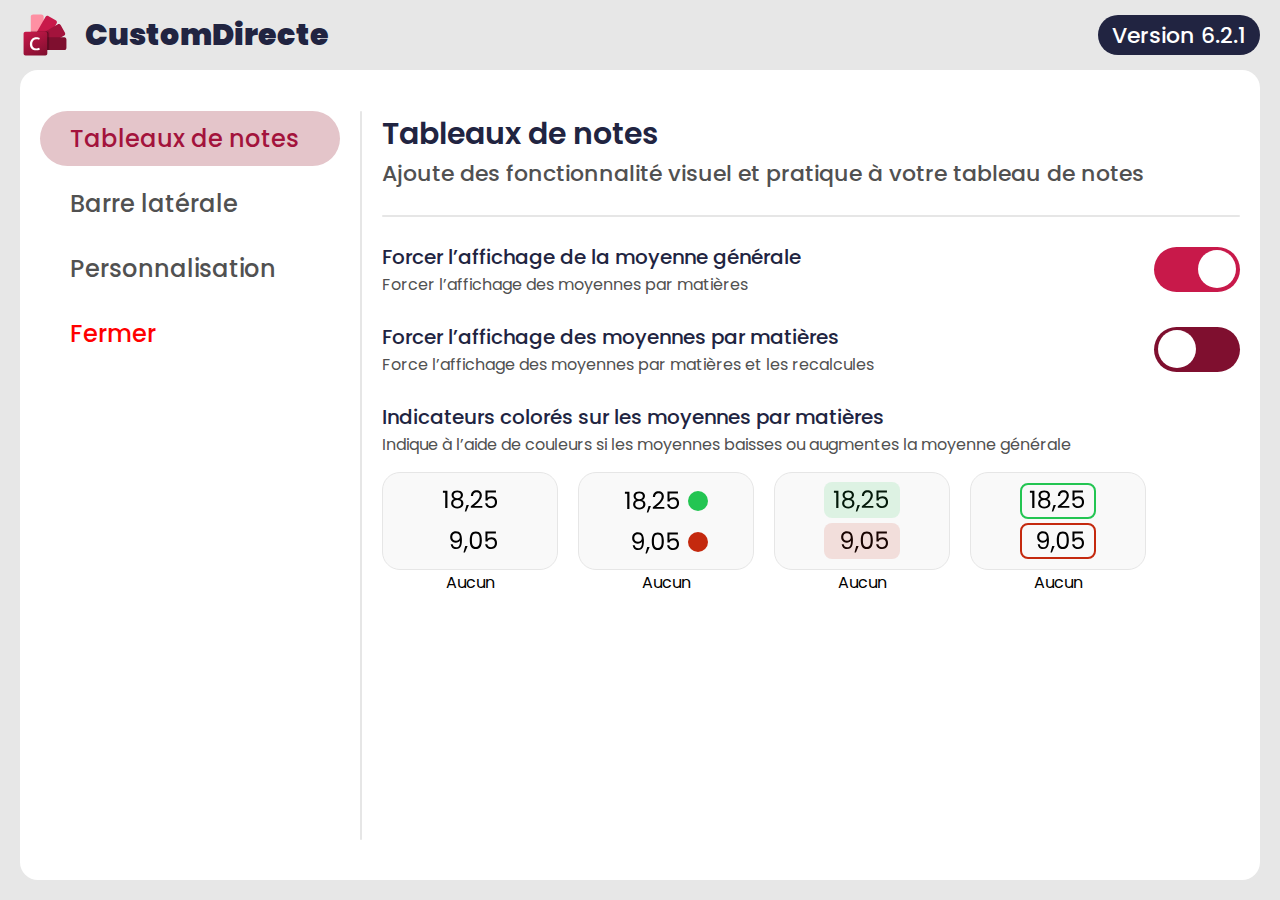
==== commit a164ad69: "t" ====
--- a/web/pages/popup/index.html
+++ b/web/pages/popup/index.html
@@ -1,696 +1,336 @@
-<!DOCTYPE html>
-<html lang="fr">
-
-<head>
-  <meta charset="UTF-8">
-  <meta name="viewport" content="width=device-width, initial-scale=1.0">
-  <title>CustomDirecte</title>
-  <style>
-    /* ==== Import Fonts ==== */
-    @import url('https://fonts.googleapis.com/css2?family=Poppins:wght@300;400;500;600;700&display=swap');
-    @import url('https://fonts.googleapis.com/css2?family=Open+Sans:wght@300;400;500;600;700&display=swap');
-    @import url('https://fonts.googleapis.com/css2?family=Montserrat:wght@300;400;500;600;700&display=swap');
-    @import url('https://fonts.googleapis.com/css2?family=Roboto:wght@300;400;500;600;700&display=swap');
-    @import url('https://fonts.googleapis.com/css2?family=Inter:wght@300;400;500;600;700&display=swap');
-
-    /* ==== Colors ==== */
-    :root {
-      --white: #ffffff;
-
-      /* == background == */
-      --light-background: #2E3359;
-      --background: #262A49;
-      --dark-background: #212441;
-      --bar: #C8194A;
-
-      /* == color == */
-      --default: #092354;
-      --ruby: #5a0920;
-      --amethyst: #440958;
-      --jade: #095844;
-      --gold: #585809;
-
-      --default-text: #0e3e85;
-      --ruby-text: #7F0F2F;
-      --amethyst-text: #640f80;
-      --jade-text: #0f8064;
-      --gold-text: #80800f;
-
-      --default-dark-text: #2e6ac8;
-      --ruby-dark-text: #A3133C;
-      --amethyst-dark-text: #8013a4;
-      --jade-dark-text: #13a480;
-      --gold-dark-text: #a4a413;
-
-      /* == Texte == */
-      --text: var(--white);
-      --dark-text: #7C81B7;
-      --selected-text: var(--white);
-      --dark-selected-text: var(--ruby);
-
-      /* == button == */
-      --selectedButton: #13a480;
-      --hoveredButton: #13a48040;
-    }
-
-
-
-    /* ==== Design Popup ==== */
-
-    * {
-      margin: 0;
-      padding: 0;
-      font-family: 'Poppins', sans-serif;
-    }
-
-    body {
-      margin: 0;
-      padding: 0;
-      overflow: hidden;
-    }
-
-    /* == Header == */
-
-    header {
-      top: 0;
-      position: fixed;
-      display: flex;
-      align-items: center;
-      background: var(--light-background);
-      width: 100vw;
-      height: 48px;
-      overflow: hidden;
-      z-index: 999;
-      justify-content: space-between;
-    }
-
-    header>object {
-      width: 44px;
-      height: 44px;
-      margin-left: 20px;
-      margin-right: 64px;
-    }
-
-    header>h1 {
-      color: var(--white);
-      font-weight: 600;
-      font-size: 23px;
-      line-height: 18px;
-    }
-
-    header>div {
-      background-color: var(--dark-background);
-      border-radius: 5px;
-      width: 108px;
-      height: 28px;
-      display: flex;
-      align-items: center;
-      justify-content: center;
-      user-select: none;
-      margin-right: 20px;
-    }
-
-    header>div>span {
-      color: var(--white);
-      font-weight: 300;
-      font-size: 15px;
-      height: 22px;
-    }
-
-    /* == Main == */
-
-    [desactivation] {
-      pointer-events: none;
-      user-select: none;
-      filter: brightness(0.7)
-    }
-
-    main {
-      margin-top: 48px;
-      display: flex;
-      flex-direction: row;
-      align-items: flex-start;
-      background: var(--background);
-      width: 100vw;
-      height: 100vh;
-      padding-top: 10px;
-      overflow-y: overlay;
-      overflow-x: hidden;
-      flex-wrap: nowrap;
-    }
-
-    main:hover::-webkit-scrollbar {
-      display: block;
-    }
-
-    main::-webkit-scrollbar {
-      display: none;
-      width: 12px;
-    }
-
-    main::-webkit-scrollbar-thumb {
-      background: rgb(255, 255, 255, .1);
-      background-clip: content-box;
-      border: 3px solid #0000;
-      border-radius: 9px;
-    }
-
-    section {
-      width: 50vw;
-      margin: 0px 10px 10px 10px;
-      display: flex;
-      flex-direction: column;
-      align-content: center;
-      align-items: flex-start;
-      background: var(--dark-background);
-      border-radius: 8px;
-    }
-
-    section>span {
-      position: relative;
-      left: 15px;
-      width: 80px;
-      height: 4px;
-      background: var(--bar);
-      overflow: hidden;
-    }
-
-    section>h2 {
-      margin-top: 13px;
-      margin-bottom: 18px;
-      margin-left: 15px;
-      color: var(--white);
-      font-weight: 500;
-      font-size: 22px;
-    }
-
-    .button {
-      width: calc(100% - 30px);
-      background-color: var(--light-background);
-      border-radius: 5px;
-      height: 45px;
-      margin: 15px;
-      margin-top: 0px;
-      display: flex;
-      align-items: center;
-      justify-content: center;
-      transition: 300ms;
-      cursor: pointer;
-    }
-
-    .reload {
-      background-color: var(--white) !important;
-    }
-
-    .reload span {
-      color: var(--dark-background) !important;
-    }
-
-    .reload:hover {
-      background-color: var(--white) !important;
-      color: var(--dark-background) !important;
-    }
-
-    .reload:hover span {
-      color: var(--dark-background) !important;
-    }
-
-    .button>span {
-      color: var(--dark-text);
-      font-weight: 500;
-      font-size: 16px;
-      height: 23px;
-      transition: 300ms;
-    }
-
-    .button:hover {
-      background-color: var(--hoveredButton);
-    }
-
-    .button[selected] {
-      background-color: var(--selectedButton);
-    }
-
-    .button:hover>span,
-    .button[selected]>span {
-      color: var(--selected-text);
-    }
-
-    .themeOption {
-      background-color: var(--background);
-      border-radius: 5px;
-      width: calc(100% - 30px);
-      margin: 15px;
-      margin-top: 0px;
-      display: flex;
-      justify-content: flex-start;
-      align-items: center;
-      flex-direction: column;
-    }
-
-    .themeOption>div {
-      margin: 2px 5px;
-      text-align: center;
-    }
-
-    .themeOption>div>h3 {
-      color: var(--white);
-      font-weight: 500;
-      font-size: 13px;
-    }
-
-    /* = Color Option = */
-
-    .themeOption>div>div.colorElement {
-      display: flex;
-      margin: 10px 0;
-    }
-
-    .themeOption>div>div.colorElement>div {
-      background-color: var(--light-background);
-      border-radius: 5px;
-      width: 80px;
-      height: 28px;
-      margin: 0 3px;
-      margin-top: 0px;
-      display: flex;
-      flex-direction: column;
-      align-content: center;
-      justify-content: center;
-      align-items: center;
-      transition: 300ms;
-      cursor: pointer;
-    }
-
-    .themeOption>div>div.colorElement>div>span {
-      color: var(--dark-text);
-      font-weight: 600;
-      font-size: 12px;
-      height: 20px;
-      transition: 300ms;
-    }
-
-    .themeOption>div>div.colorElement>div>span:nth-child(2) {
-      margin-top: -6px;
-    }
-
-    /* Par Défaut */
-
-    .themeOption>div>div.colorElement>div:nth-child(1) {
-      background-color: var(--default);
-    }
-
-    .themeOption>div>div.colorElement>div:nth-child(1):hover,
-    .themeOption>div>div.colorElement>div:nth-child(1)[selected] {
-      background-color: var(--default-dark-text);
-    }
-
-    .themeOption>div>div.colorElement>div:nth-child(1)>span {
-      color: var(--default-dark-text);
-    }
-
-    .themeOption>div>div.colorElement>div:nth-child(1)>span:nth-child(2) {
-      color: var(--default-text);
-    }
-
-    /* Rubis */
-
-    .themeOption>div>div.colorElement>div:nth-child(2) {
-      background-color: var(--ruby);
-    }
-
-    .themeOption>div>div.colorElement>div:nth-child(2):hover,
-    .themeOption>div>div.colorElement>div:nth-child(2)[selected] {
-      background-color: var(--ruby-dark-text);
-    }
-
-    .themeOption>div>div.colorElement>div:nth-child(2)>span {
-      color: var(--ruby-dark-text);
-    }
-
-    .themeOption>div>div.colorElement>div:nth-child(2)>span:nth-child(2) {
-      color: var(--ruby-text);
-    }
-
-    /* Amétiste */
-
-    .themeOption>div>div.colorElement>div:nth-child(3) {
-      background-color: var(--amethyst);
-    }
-
-    .themeOption>div>div.colorElement>div:nth-child(3):hover,
-    .themeOption>div>div.colorElement>div:nth-child(3)[selected] {
-      background-color: var(--amethyst-dark-text);
-    }
-
-    .themeOption>div>div.colorElement>div:nth-child(3)>span {
-      color: var(--amethyst-dark-text);
-    }
-
-    .themeOption>div>div.colorElement>div:nth-child(3)>span:nth-child(2) {
-      color: var(--amethyst-text);
-    }
-
-    /* Jade */
-
-    .themeOption>div>div.colorElement>div:nth-child(4) {
-      background-color: var(--jade);
-    }
-
-    .themeOption>div>div.colorElement>div:nth-child(4):hover,
-    .themeOption>div>div.colorElement>div:nth-child(4)[selected] {
-      background-color: var(--jade-dark-text);
-    }
-
-    .themeOption>div>div.colorElement>div:nth-child(4)>span {
-      color: var(--jade-dark-text);
-    }
-
-    .themeOption>div>div.colorElement>div:nth-child(4)>span:nth-child(2) {
-      color: var(--jade-text);
-    }
-
-    /* Gold */
-
-    .themeOption>div>div.colorElement>div:nth-child(5) {
-      background-color: var(--gold);
-    }
-
-    .themeOption>div>div.colorElement>div:nth-child(5):hover,
-    .themeOption>div>div.colorElement>div:nth-child(5)[selected] {
-      background-color: var(--gold-dark-text);
-    }
-
-    .themeOption>div>div.colorElement>div:nth-child(5)>span {
-      color: var(--gold-dark-text);
-    }
-
-    .themeOption>div>div.colorElement>div:nth-child(5)>span:nth-child(2) {
-      color: var(--gold-text);
-    }
-
-    .themeOption>div>div.colorElement>div:hover>span,
-    .themeOption>div>div.colorElement>div[selected]>span {
-      color: var(--white);
-    }
-
-    /* = Font Option = */
-
-    .themeOption>div>div.fontElement {
-      display: flex;
-      margin: 10px 0;
-      margin-top: 5px;
-      flex-direction: row;
-      flex-wrap: wrap;
-      justify-content: center;
-    }
-
-    .themeOption>div>div.fontElement>div {
-      background-color: var(--light-background);
-      border-radius: 5px;
-      width: 86px;
-      height: 27px;
-      margin: 5px;
-      display: flex;
-      flex-direction: column;
-      align-content: center;
-      justify-content: center;
-      align-items: center;
-      transition: 300ms;
-      cursor: pointer;
-    }
-
-    .themeOption>div>div.fontElement>div>span {
-      color: var(--dark-text);
-      font-weight: 600;
-      font-size: 12px;
-      transition: 300ms;
-    }
-
-    .themeOption>div>div.fontElement>div:hover>span,
-    .themeOption>div>div.fontElement>div[selected]>span {
-      color: var(--white);
-    }
-
-    .themeOption>div>div.fontElement>div:hover {
-      background-color: var(--hoveredButton);
-    }
-
-    .themeOption>div>div.fontElement>div[selected] {
-      background-color: var(--selectedButton);
-    }
-
-    .themeOption>div>div.fontElement>div:hover>span:nth-child(2),
-    .themeOption>div>div.fontElement>div[selected]>span:nth-child(2) {
-      color: var(--dark-selected-text);
-    }
-
-    .themeOption>div>div.fontElement>div:nth-child(1)>span {
-      font-family: 'Tahoma', sans-serif !important;
-    }
-
-    .themeOption>div>div.fontElement>div:nth-child(2)>span {
-      font-family: 'Poppin', sans-serif !important;
-    }
-
-    .themeOption>div>div.fontElement>div:nth-child(3)>span {
-      font-family: 'Open Sans', sans-serif !important;
-    }
-
-    .themeOption>div>div.fontElement>div:nth-child(4)>span {
-      font-family: 'Montserrat', sans-serif !important;
-    }
-
-    .themeOption>div>div.fontElement>div:nth-child(5)>span {
-      font-family: 'Roboto', sans-serif !important;
-    }
-
-    .themeOption>div>div.fontElement>div:nth-child(6)>span {
-      font-family: 'Inter', sans-serif !important;
-    }
-
-    /* = Border Option = */
-
-    .themeOption>div>div.borderElement {
-      display: flex;
-      margin: 10px 0;
-      flex-direction: row;
-      flex-wrap: wrap;
-      justify-content: center;
-    }
-
-    .themeOption>div>div.borderElement>div {
-      background-color: var(--light-background);
-      border-radius: 5px;
-      width: 86px;
-      height: 27px;
-      margin: 0 5px;
-      display: flex;
-      flex-direction: column;
-      align-content: center;
-      justify-content: center;
-      align-items: center;
-      transition: 300ms;
-      cursor: pointer;
-    }
-
-    .themeOption>div>div.borderElement>div>span {
-      color: var(--dark-text);
-      font-weight: 500;
-      font-size: 12px;
-      transition: 300ms;
-    }
-
-    .themeOption>div>div.borderElement>div:hover>span,
-    .themeOption>div>div.borderElement>div[selected]>span {
-      color: var(--white);
-    }
-
-    .themeOption>div>div.borderElement>div:hover {
-      background-color: var(--hoveredButton);
-    }
-
-    .themeOption>div>div.borderElement>div[selected] {
-      background-color: var(--selectedButton);
-    }
-
-    .themeOption>div>div.borderElement>div:nth-child(1) {
-      border-radius: 0;
-    }
-
-    .themeOption>div>div.borderElement>div:nth-child(2) {
-      border-radius: 4px;
-    }
-
-    .themeOption>div>div.borderElement>div:nth-child(3) {
-      border-radius: 8px;
-    }
-
-    /* = Mode Option = */
-
-    .themeOption>div>div.modeElement {
-      display: flex;
-      margin: 10px 0;
-      flex-direction: row;
-      flex-wrap: wrap;
-      justify-content: center;
-    }
-
-    .themeOption>div>div.modeElement>div {
-      background-color: var(--light-background);
-      border-radius: 5px;
-      width: 86px;
-      height: 27px;
-      margin: 0 5px;
-      display: flex;
-      flex-direction: column;
-      align-content: center;
-      justify-content: center;
-      align-items: center;
-      transition: 300ms;
-      cursor: pointer;
-    }
-
-    .themeOption>div>div.modeElement>div>span {
-      color: var(--dark-text);
-      font-weight: 500;
-      font-size: 12px;
-      transition: 300ms;
-    }
-
-    .themeOption>div>div.modeElement>div:hover>span,
-    .themeOption>div>div.modeElement>div[selected]>span {
-      color: var(--white);
-    }
-
-    .themeOption>div>div.modeElement>div:hover {
-      background-color: var(--hoveredButton);
-    }
-
-    .themeOption>div>div.modeElement>div[selected] {
-      background-color: var(--selectedButton);
-    }
-  </style>
-</head>
-
-<body>
-  <header>
-    <object data="../../icons/default/icon.svg"> </object>
-    <h1>CustomDirecte</h1>
-    <div>
-      <span version feature="debug">Error</span>
-    </div>
-  </header>
-  <main>
-    <section>
-      <span></span>
-      <h2>Fonctionnalités</h2>
-      <div class="button" button feature="averageCalculator">
-        <span>Calculateur de moyennes</span>
-      </div>
-      <div class="button" button feature="newMenu">
-        <span>Nouveau design pour le menu</span>
-      </div>
-      <div class="button" button feature="newDesign">
-        <span>Activer la personnalisation de l'affichage</span>
-      </div>
-      <div class="button reload" feature="reload">
-        <span>Appliquer les changements</span>
-      </div>
-    </section>
-    <section>
-      <span></span>
-      <h2>Personnalisations</h2>
-
-      <div class="themeOption" feature="Personnalisations" desactivation>
-        <div>
-          <h3>Couleur principale</h3>
-          <div class="colorElement">
-            <div button listOption="default" feature="newColor">
-              <span>Par Défaut</span>
-              <span>Bleu</span>
-            </div>
-            <div button listOption="magenta" feature="newColor">
-              <span>Rubis</span>
-              <span>Magenta</span>
-            </div>
-            <div button listOption="purple" feature="newColor">
-              <span>Améthyste</span>
-              <span>Violet</span>
-            </div>
-            <div button listOption="turquoise" feature="newColor">
-              <span>Jade</span>
-              <span>Turquoise</span>
-            </div>
-            <div button listOption="gold" feature="newColor">
-              <span>Or</span>
-              <span>Doré</span>
-            </div>
-          </div>
-        </div>
-        <div>
-          <h3>Police d’écriture</h3>
-          <div class="fontElement">
-            <div button listOption="tahoma" feature="newFont">
-              <span>Tahoma</span>
-            </div>
-            <div button listOption="poppin" feature="newFont">
-              <span>Poppin</span>
-            </div>
-            <div button listOption="openSans" feature="newFont">
-              <span>Open Sans</span>
-            </div>
-            <div button listOption="montserrat" feature="newFont">
-              <span>Montserrat</span>
-            </div>
-            <div button listOption="roboto" feature="newFont">
-              <span>Roboto</span>
-            </div>
-            <div button listOption="inter" feature="newFont">
-              <span>Inter</span>
-            </div>
-          </div>
-        </div>
-        <div>
-          <h3>Degré d'angle</h3>
-          <div class="borderElement">
-            <div button listOption="default" feature="newBorder">
-              <span>Par défaut</span>
-            </div>
-            <div button listOption="thin" feature="newBorder">
-              <span>Faible</span>
-            </div>
-            <div button listOption="wide" feature="newBorder">
-              <span>Moyen</span>
-            </div>
-          </div>
-        </div>
-        <div class="themeMenu" feature="menuThemeParent">
-          <h3>Mode du Menu</h3>
-          <div class="modeElement">
-            <div button listOption="dark" feature="menuTheme">
-              <span>Sombre</span>
-            </div>
-            <div button listOption="light" feature="menuTheme">
-              <span>Claire</span>
-            </div>
-          </div>
-        </div>
-        <div class="theme" feature="themeParent">
-          <h3>Mode Sombre [Beta]</h3>
-          <div class="modeElement">
-            <div button listOption="dark" feature="theme">
-              <span>Activé</span>
-            </div>
-            <div button listOption="light" feature="theme">
-              <span>Désactivé</span>
-            </div>
-          </div>
-        </div>
-      </div>
-    </section>
-  </main>
-  <script src="script.js"></script>
-</body>
-
+<!DOCTYPE html>
+<html lang="fr">
+
+<head>
+  <meta charset="UTF-8">
+  <meta name="viewport" content="width=device-width, initial-scale=1.0">
+  <title>CustomDirecte</title>
+  <style>
+    /* ==== Import Fonts ==== */
+    @import url('https://fonts.googleapis.com/css2?family=Poppins:wght@300;400;500;600;700&display=swap');
+    @import url('https://fonts.googleapis.com/css2?family=Open+Sans:wght@300;400;500;600;700&display=swap');
+    @import url('https://fonts.googleapis.com/css2?family=Montserrat:wght@300;400;500;600;700&display=swap');
+    @import url('https://fonts.googleapis.com/css2?family=Roboto:wght@300;400;500;600;700&display=swap');
+    @import url('https://fonts.googleapis.com/css2?family=Inter:wght@300;400;500;600;700&display=swap');
+
+    /* ==== Colors ==== */
+    :root {
+      --background: #E7E7E7;
+      --white: #fff;
+      --gray-light: #E6E6E6;
+      --gray: #515151;
+      --transparent: #00000000;
+
+      --background-light: #2E3359;
+      --background-medium: #262A49;
+      --background-dark: #212441;
+
+      --primary-white-transparent: #faeaec;
+      --primary-white: #E4C5CA;
+      --primary-light: #C8194A;
+      --primary-medium: #A3133C;
+      --primary-dark: #7F0F2F;
+    }
+
+    /* ==== Design Popup ==== */
+
+    * {
+      margin: 0;
+      padding: 0;
+      font-family: 'Poppins', sans-serif;
+    }
+
+    body {
+      margin: 0;
+      padding: 0;
+      background: var(--background);
+      overflow: hidden;
+      text-align: center;
+    }
+
+    /* ===== Header ===== */
+
+    header {
+      bottom: 0;
+      margin: 10px 20px 10px 20px;
+      height: 50px;
+      width: calc(100vw - 40px);
+      display: flex;
+      align-items: center;
+      justify-content: space-between;
+    }
+
+    .name-div {
+      display: flex;
+      align-items: center;
+      height: 100%;
+    }
+
+    .icon {
+      height: 50px;
+      width: 50px;
+    }
+
+    #name {
+      margin: 0 15px;
+    }
+
+    #name>p {
+      color: var(--background-dark);
+      font-size: 30px;
+      font-weight: 900;
+    }
+
+    .version-div {
+      height: 40px;
+      border-radius: 999px;
+      background: var(--background-dark);
+    }
+
+    #version {
+      color: var(--white);
+      font-size: 22px;
+      font-weight: 500;
+      padding: 4px 14px;
+    }
+
+    /* ===== Main ===== */
+
+    main {
+      bottom: 0;
+      margin: 0 20px 20px 20px;
+      height: calc(100vh - 90px);
+      width: calc(100vw - 40px);
+      border-radius: 18px;
+      background: var(--white);
+      display: flex;
+      align-items: center;
+      justify-content: center;
+    }
+
+    .separator {
+      border: 0;
+      border-radius: 999px;
+      background: var(--gray-light);
+      width: 100%;
+      height: 2px;
+    }
+
+    .separator.vertical {
+      width: 2px;
+      height: 90%;
+      margin: 0 20px;
+    }
+
+    .groups {
+      height: 90%;
+      width: 300px;
+    }
+
+    .group {
+      color: var(--gray);
+      text-align: left;
+      margin-bottom: 10px;
+      padding: 10px;
+      border-radius: 999px;
+      cursor: pointer;
+      transition: 0.2s ease-in;
+      font-size: 24px;
+      font-weight: 500;
+      padding: 10px 30px;
+    }
+
+    .group:hover {
+      background: var(--primary-white-transparent);
+    }
+
+    .group[selected] {
+      background: var(--primary-white);
+      color: var(--primary-medium);
+    }
+
+    .group.close {
+      color: red;
+    }
+
+    .options {
+      height: 90%;
+      width: calc(100% - (300px + 42px + 40px));
+    }
+
+    .groupInfo {
+      display: flex;
+      justify-content: flex-start;
+      flex-direction: column;
+      align-items: flex-start;
+      padding-bottom: 25px;
+    }
+
+    .groupTitle {
+      font-size: 30px;
+      font-weight: 600;
+      color: var(--background-dark);
+    }
+
+    .groupSubtitle {
+      font-size: 22px;
+      font-weight: 500;
+      color: var(--gray);
+    }
+
+    .option {
+      display: flex;
+      justify-content: space-between;
+      align-items: center;
+      padding-top: 25px;
+    }
+
+    .selectionOption {
+      display: flex;
+      flex-direction: column;
+      justify-content: flex-start;
+      align-items: flex-start;
+      padding-top: 25px;
+    }
+
+    .optionInfo {
+      display: flex;
+      justify-content: flex-start;
+      flex-direction: column;
+      align-items: flex-start;
+    }
+
+    .optionTitle {
+      font-size: 20px;
+      font-weight: 500;
+      color: var(--background-dark);
+    }
+
+    .optionpSubtitle {
+      font-size: 16px;
+      font-weight: 400;
+      color: var(--gray);
+    }
+
+    .optionSwitch {
+      background: var(--primary-dark);
+      width: 86px;
+      height: 45px;
+      border-radius: 999px;
+    }
+
+    .optionSwitch[active] {
+      background: var(--primary-light);
+    }
+
+    .optionSwitch::before {
+      content: "";
+      position: fixed;
+      background: var(--white);
+      margin: 3.5px;
+      margin-right: 45px;
+      width: 38px;
+      height: 38px;
+      right: 39px;
+      border-radius: 999px;
+    }
+
+    .optionSwitch[active]::before {
+      margin-right: 5px;
+    }
+
+    .optionSelection {
+      display: flex;
+      flex-direction: row;
+      margin-top: 15px;
+    }
+
+    .optionBox {
+      display: flex;
+      flex-direction: column;
+      align-items: center;
+      margin-right: 20px;
+    }
+  </style>
+</head>
+
+<body>
+  <header>
+    <div class="name-div">
+      <object class="icon" data="../../icons/default/icon.svg"></object>
+      <div id="name">
+        <p>CustomDirecte</p>
+      </div>
+    </div>
+    <div class="version-div">
+      <p id="version">Version 6.2.1</p>
+    </div>
+  </header>
+  <main>
+    <div class="groups">
+      <div class="group" groupButton="notesTable" selected>
+        Tableaux de notes
+      </div>
+      <div class="group" groupButton="sidebar">
+        Barre latérale
+      </div>
+      <div class="group" groupButton="personnalisations">
+        Personnalisation
+      </div>
+      <div class="group close" groupButton="close">
+        Fermer
+      </div>
+    </div>
+    <hr class="separator vertical" />
+    <div class="options" group="notesTable">
+      <div class="groupInfo">
+        <span class="groupTitle">Tableaux de notes</span>
+        <span class="groupSubtitle">Ajoute des fonctionnalité visuel et pratique à votre tableau de notes</span>
+      </div>
+      <hr class="separator" />
+      <div class="option" option="generalAverageDisplay">
+        <div class="optionInfo">
+          <span class="optionTitle">Forcer l’affichage de la moyenne générale</span>
+          <span class="optionpSubtitle">Forcer l’affichage des moyennes par matières</span>
+        </div>
+        <div class="optionSwitch" active>
+        </div>
+      </div>
+      <div class="option" option="AveragesPerSubjectDisplay">
+        <div class="optionInfo">
+          <span class="optionTitle">Forcer l’affichage des moyennes par matières</span>
+          <span class="optionpSubtitle">Force l’affichage des moyennes par matières et les recalcules</span>
+        </div>
+        <div class="optionSwitch">
+        </div>
+      </div>
+      <div class="option selectionOption" option="AveragesColorIndicator">
+        <div class="optionInfo">
+          <span class="optionTitle">Indicateurs colorés sur les moyennes par matières</span>
+          <span class="optionpSubtitle">Indique à l’aide de couleurs si les moyennes baisses ou augmentes la moyenne générale</span>
+        </div>
+        <div class="optionSelection">
+          <div class="optionBox">
+            <img src="svg/AveragesColorIndicator/1.svg" />
+            <span>Aucun</span>
+          </div>
+          <div class="optionBox">
+            <img src="svg/AveragesColorIndicator/2.svg" />
+            <span>Aucun</span>
+          </div>
+          <div class="optionBox">
+            <img src="svg/AveragesColorIndicator/3.svg" />
+            <span>Aucun</span>
+          </div>
+          <div class="optionBox">
+            <img src="svg/AveragesColorIndicator/4.svg" />
+            <span>Aucun</span>
+          </div>
+        </div>
+      </div>
+    </div>
+  </main>
+  <script src="script2.js"></script>
+</body>
+
 </html>